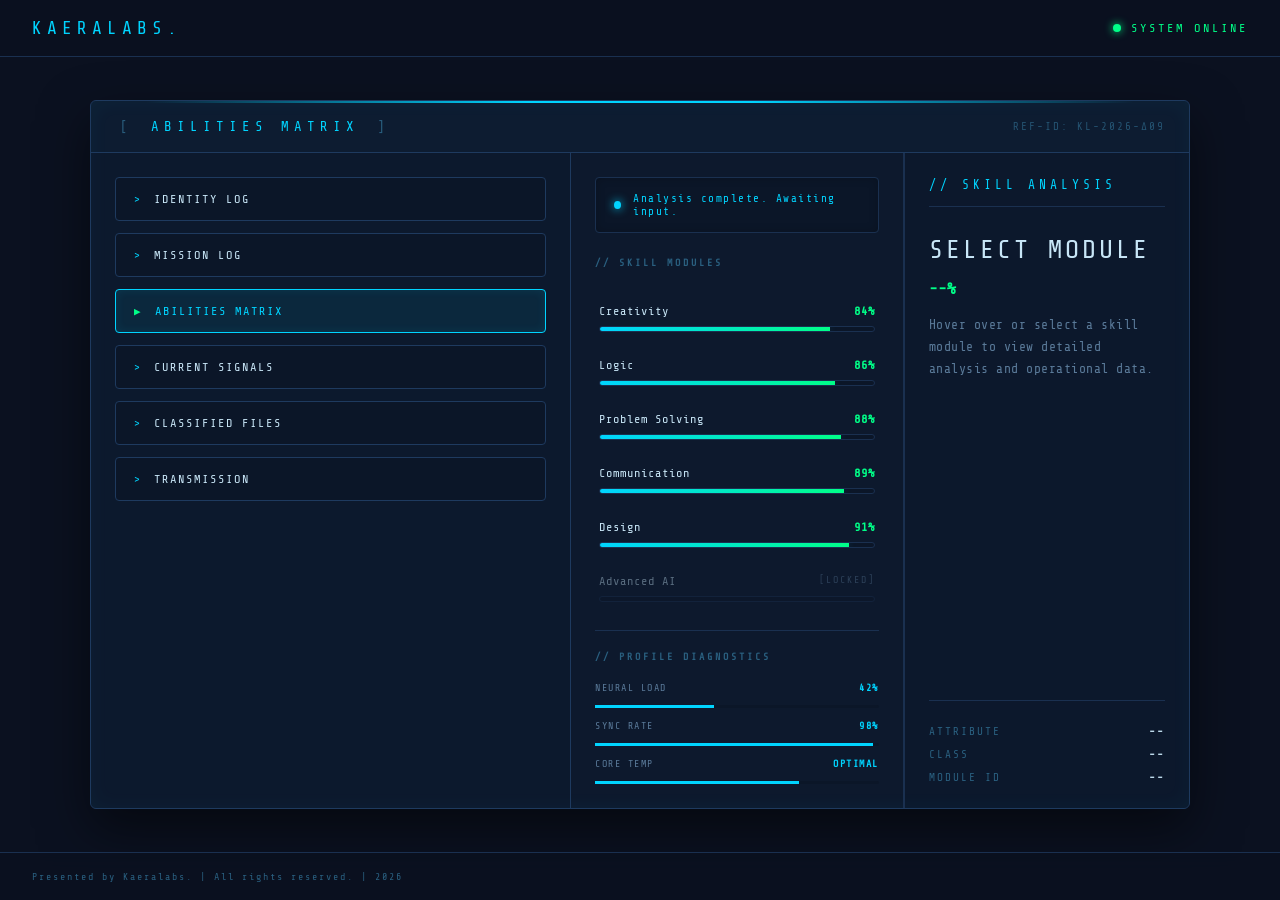
==== abilitiesMatrix.html @ 3ba99184 "Move HTML files to root and update asset paths Rename/move several HTML pages from html/ to the proj" ====
<!DOCTYPE html>
<html lang="en">
<head>
    <meta charset="UTF-8">
    <meta name="viewport" content="width=device-width, initial-scale=1.0">
    <title>Abilities Matrix</title>
    <link rel="stylesheet" href="css/base.css">
    <link rel="stylesheet" href="css/abilitiesMatrix.css">
</head>
<body>
    <nav>
        <div class="logo">
            <h2><a href="index.html">Kaeralabs.</a></h2>
        </div>
        <span class="nav-status">SYSTEM ONLINE</span>
    </nav>
    <section class="container" role="main">
        <div class="card-box">
            <div class="card-mainheader">
                <h2><span class="bracket">[</span> ABILITIES MATRIX <span class="bracket">]</span></h2>
                <span class="card-ref">REF-ID: KL-2026-∆09</span>
            </div>
            <div class="group">
                <div class="info">
                    <a href="identityLog.html">IDENTITY LOG</a>
                    <a href="missionLog.html">MISSION LOG</a>
                    <a href="abilitiesMatrix.html" class="active">ABILITIES MATRIX</a>
                    <a href="currentSignals.html">CURRENT SIGNALS</a>
                    <a href="classifiedFiles.html">CLASSIFIED FILES</a>
                    <a href="transmission.html">TRANSMISSION</a>
                </div>
                <div class="abilities-matrix">
                    <div class="left-panel">
                        <div class="system-status">
                            <span class="status-dot"></span>
                            <span class="status-text" id="systemStatus">Analyzing capabilities...</span>
                        </div>
                        <div class="panel-label">// SKILL MODULES</div>
                        <div class="skill-list">
                            <div class="skill-item" data-skill="creativity" data-value="84">
                                <div class="skill-header">
                                    <span class="skill-name">Creativity</span>
                                    <span class="skill-value">84%</span>
                                </div>
                                <div class="skill-bar-bg">
                                    <div class="skill-bar-fill" data-target="84"></div>
                                </div>
                            </div>
                            <div class="skill-item" data-skill="logic" data-value="86">
                                <div class="skill-header">
                                    <span class="skill-name">Logic</span>
                                    <span class="skill-value">86%</span>
                                </div>
                                <div class="skill-bar-bg">
                                    <div class="skill-bar-fill" data-target="86"></div>
                                </div>
                            </div>
                            <div class="skill-item" data-skill="problemSolving" data-value="88">
                                <div class="skill-header">
                                    <span class="skill-name">Problem Solving</span>
                                    <span class="skill-value">88%</span>
                                </div>
                                <div class="skill-bar-bg">
                                    <div class="skill-bar-fill" data-target="88"></div>
                                </div>
                            </div>
                            <div class="skill-item" data-skill="communication" data-value="89">
                                <div class="skill-header">
                                    <span class="skill-name">Communication</span>
                                    <span class="skill-value">89%</span>
                                </div>
                                <div class="skill-bar-bg">
                                    <div class="skill-bar-fill" data-target="89"></div>
                                </div>
                            </div>
                            <div class="skill-item" data-skill="design" data-value="91">
                                <div class="skill-header">
                                    <span class="skill-name">Design</span>
                                    <span class="skill-value">91%</span>
                                </div>
                                <div class="skill-bar-bg">
                                    <div class="skill-bar-fill" data-target="91"></div>
                                </div>
                            </div>
                            <div class="skill-item locked" data-skill="advancedAI" data-value="0">
                                <div class="skill-header">
                                    <span class="skill-name">Advanced AI</span>
                                    <span class="skill-locked-badge">[LOCKED]</span>
                                </div>
                                <div class="skill-bar-bg">
                                    <div class="skill-bar-fill" data-target="0"></div>
                                </div>
                            </div>
                        </div>
                        <div class="diagnostics">
                            <div class="panel-label">// PROFILE DIAGNOSTICS</div>
                            <div class="diag-row"><span>NEURAL LOAD</span><span class="diag-val">42%</span></div>
                            <div class="diag-bar"><div class="diag-bar-fill" data-target="42"></div></div>
                            <div class="diag-row"><span>SYNC RATE</span><span class="diag-val">98%</span></div>
                            <div class="diag-bar"><div class="diag-bar-fill" data-target="98"></div></div>
                            <div class="diag-row"><span>CORE TEMP</span><span class="diag-val">OPTIMAL</span></div>
                            <div class="diag-bar"><div class="diag-bar-fill" data-target="72"></div></div>
                        </div>
                    </div>
                    <div class="right-panel">
                        <div class="analysis-header">// SKILL ANALYSIS</div>
                        <div class="analysis-content" id="analysisContent">
                            <div class="analysis-skill-name" id="analysisName">SELECT MODULE</div>
                            <div class="analysis-percentage" id="analysisPercent">--%</div>
                            <div class="analysis-desc" id="analysisDesc">Hover over or select a skill module to view detailed analysis and operational data.</div>
                            <div class="typing-line" id="typingLine"></div>
                        </div>
                        <div class="analysis-meta" id="analysisMeta">
                            <div class="meta-row"><span class="meta-label">ATTRIBUTE</span><span class="meta-val">--</span></div>
                            <div class="meta-row"><span class="meta-label">CLASS</span><span class="meta-val">--</span></div>
                            <div class="meta-row"><span class="meta-label">MODULE ID</span><span class="meta-val">--</span></div>
                        </div>
                    </div>
                </div>
            </div>
        </div>
    </section>
    <footer>
        <p>Presented by Kaeralabs. | All rights reserved. | 2026</p>
    </footer>
    <script src="javascript/abilitiesMatrix.js"></script>
</body>
</html>
---- css/base.css ----
@import url('https://fonts.googleapis.com/css2?family=Share+Tech+Mono&display=swap');

:root {
    /* Colors */
    --clr-bg: #0b1120;
    --clr-surface: #0d1a2e;
    --clr-card: #0d1a2e;
    --clr-deep: #0b1628;
    --clr-border: #1e3a5f;
    --clr-border-dim: #1a3050;
    --clr-accent: #00d4ff;
    --clr-accent2: #00ff88;
    --clr-dim: #2a6080;
    --clr-text: #c8e6f7;
    --clr-muted: #5a7a99;
    --font: 'Share Tech Mono', monospace;

    /* Transitions */
    --transition-fast: 0.2s cubic-bezier(0.4, 0, 0.2, 1);
    --transition-smooth: 0.35s cubic-bezier(0.4, 0, 0.2, 1);
    --transition-slow: 0.5s cubic-bezier(0.4, 0, 0.2, 1);
    
    /* Spacing */
    --pad-xs: 8px;
    --pad-sm: 12px;
    --pad-md: 18px;
    --pad-lg: 24px;
    --pad-xl: 32px;
}

* {
    box-sizing: border-box;
    margin: 0;
    padding: 0;
}

html {
    scrollbar-width: thin;
    scrollbar-color: var(--clr-border) var(--clr-bg);
}

body {
    min-height: 100vh;
    width: 100%;
    overflow-x: hidden;
    display: flex;
    flex-direction: column;
    background-color: var(--clr-bg);
    font-family: var(--font);
    color: var(--clr-text);
    -webkit-font-smoothing: antialiased;
    -moz-osx-font-smoothing: grayscale;
}

/* ── NAV ── */
nav {
    width: 100%;
    display: flex;
    justify-content: space-between;
    align-items: center;
    padding: var(--pad-md) var(--pad-xl);
    border-bottom: 1px solid var(--clr-border-dim);
    background: rgba(11, 17, 32, 0.8);
    backdrop-filter: blur(10px);
    z-index: 100;
}

.logo h2, .logo h2 a {
    color: var(--clr-accent);
    margin: 0;
    font-size: 18px;
    font-weight: 400;
    letter-spacing: 5px;
    text-transform: uppercase;
    text-decoration: none;
    transition: var(--transition-fast);
}

.logo h2 a:hover {
    text-shadow: 0 0 10px var(--clr-accent);
    opacity: 0.8;
}

.nav-status {
    display: flex;
    align-items: center;
    gap: 10px;
    color: var(--clr-accent2);
    font-size: 12px;
    letter-spacing: 3px;
    font-weight: 500;
}

.nav-status::before {
    content: '';
    display: inline-block;
    width: 8px;
    height: 8px;
    border-radius: 50%;
    background: var(--clr-accent2);
    box-shadow: 0 0 8px var(--clr-accent2);
    animation: blink 2s infinite ease-in-out;
}

@keyframes blink {
    0%, 100% { opacity: 1; transform: scale(1); }
    50%       { opacity: 0.3; transform: scale(0.9); }
}

/* ── MAIN WRAPPER ── */
section.container {
    flex: 1;
    display: flex;
    align-items: center;
    justify-content: center;
    padding: 40px var(--pad-xl);
    width: 100%;
    max-width: 1400px;
    margin: 0 auto;
    animation: container-entry var(--transition-slow);
}

@keyframes container-entry {
    from { opacity: 0; transform: translateY(10px); }
    to { opacity: 1; transform: translateY(0); }
}

/* ── CARD BOX ── */
.card-box {
    width: 100%;
    max-width: 1100px;
    background: var(--clr-card);
    border: 1px solid var(--clr-border);
    border-radius: 6px;
    position: relative;
    overflow: hidden;
    box-shadow: 0 20px 50px rgba(0, 0, 0, 0.5), inset 0 0 20px rgba(0, 212, 255, 0.05);
    display: flex;
    flex-direction: column;
}

.card-box::before {
    content: '';
    position: absolute;
    top: 0; left: 0; right: 0;
    height: 2px;
    background: linear-gradient(
        90deg,
        transparent 5%,
        var(--clr-accent) 40%,
        var(--clr-accent) 60%,
        transparent 95%
    );
    z-index: 2;
}

/* ── CARD HEADER ── */
.card-header, .card-mainheader {
    display: flex;
    justify-content: space-between;
    align-items: center;
    padding: var(--pad-md) var(--pad-lg);
    border-bottom: 1px solid var(--clr-border);
    background: rgba(30, 58, 95, 0.05);
}

.card-header h2, .card-mainheader h2 {
    color: var(--clr-accent);
    font-size: 14px;
    font-weight: 400;
    letter-spacing: 5px;
    margin: 0;
    padding: 0;
    text-transform: uppercase;
}

.card-header h2 .bracket, .card-mainheader h2 .bracket {
    color: var(--clr-dim);
    margin: 0 5px;
}

.card-ref {
    color: var(--clr-dim);
    font-family: var(--font);
    font-size: 11px;
    letter-spacing: 2px;
    opacity: 0.8;
}

/* ── GROUP ── */
.group {
    display: flex;
    width: 100%;
    flex: 1;
}

/* ── INFO PANEL (Sidebar) ── */
.info {
    width: 480px;
    flex-shrink: 0;
    padding: var(--pad-lg);
    border-right: 1px solid var(--clr-border);
    display: flex;
    flex-direction: column;
    gap: 12px;
    background: rgba(11, 22, 40, 0.2);
}

.info-label {
    color: var(--clr-dim);
    font-size: 10px;
    letter-spacing: 3px;
    margin-bottom: 6px;
    text-transform: uppercase;
    font-weight: bold;
}

.info a {
    position: relative;
    display: flex;
    align-items: center;
    gap: 12px;
    padding: 14px 18px;
    font-size: 12px;
    letter-spacing: 2px;
    color: var(--clr-text);
    text-decoration: none;
    background: var(--clr-deep);
    border: 1px solid var(--clr-border);
    border-radius: 4px;
    transition: var(--transition-smooth);
    overflow: hidden;
    z-index: 1;
}

.info a::before {
    content: '>';
    color: var(--clr-accent);
    font-size: 11px;
    flex-shrink: 0;
    transition: var(--transition-smooth);
}

.info a::after {
    content: '';
    position: absolute;
    top: 0;
    left: 0;
    width: 100%;
    height: 100%;
    background: linear-gradient(90deg, rgba(0, 212, 255, 0.1), transparent);
    transform: translateX(-100%);
    transition: var(--transition-smooth);
    z-index: -1;
}

.info a:hover {
    border-color: var(--clr-accent);
    color: var(--clr-accent);
    box-shadow: 0 0 15px rgba(0, 212, 255, 0.1);
}

.info a:hover::after {
    transform: translateX(0);
}

.info a:hover::before {
    transform: translateX(4px);
}

.info a.active {
    border-color: var(--clr-accent);
    color: var(--clr-accent);
    background: rgba(0, 212, 255, 0.08);
    box-shadow: inset 0 0 10px rgba(0, 212, 255, 0.1);
}

.info a.active::before {
    content: '▶';
    color: var(--clr-accent2);
}

/* ── FOOTER ── */
footer {
    width: 100%;
    border-top: 1px solid var(--clr-border-dim);
    padding: var(--pad-md) var(--pad-xl);
    display: flex;
    justify-content: space-between;
    font-size: 10px;
    color: var(--clr-dim);
    letter-spacing: 2px;
    background: rgba(11, 17, 32, 0.8);
    backdrop-filter: blur(10px);
}

/* ── RESPONSIVENESS ── */
@media (max-width: 1024px) {
    .card-box {
        max-width: 900px;
    }
}

@media (max-width: 768px) {
    nav {
        padding: 15px 20px;
    }
    
    section.container {
        padding: 20px 15px;
    }

    .group {
        flex-direction: column;
    }

    .info {
        width: 100%;
        border-right: none;
        border-bottom: 1px solid var(--clr-border);
        flex-direction: row;
        overflow-x: auto;
        padding: 15px;
        white-space: nowrap;
        scrollbar-width: none; /* Firefox */
    }

    .info::-webkit-scrollbar {
        display: none; /* Safari/Chrome */
    }

    .info a {
        padding: 10px 16px;
        font-size: 11px;
    }

    .card-header, .card-mainheader {
        flex-direction: column;
        gap: 10px;
        align-items: flex-start;
        padding: 15px 20px;
    }

    footer {
        flex-direction: column;
        gap: 12px;
        align-items: center;
        text-align: center;
        padding: 20px;
    }
}

@media (max-width: 480px) {
    .nav-status {
        display: none;
    }
    
    .card-header h2, .card-mainheader h2 {
        font-size: 13px;
        letter-spacing: 3px;
    }
}
---- css/abilitiesMatrix.css ----
/* ── ABILITIES MATRIX LAYOUT ── */
.abilities-matrix {
    display: flex;
    flex: 1;
    width: 100%;
}

.left-panel {
    flex: 1.2;
    padding: var(--pad-lg);
    border-right: 1px solid var(--clr-border-dim);
    display: flex;
    flex-direction: column;
    gap: 24px;
    background: rgba(11, 22, 40, 0.1);
}

.right-panel {
    flex: 1;
    padding: var(--pad-lg);
    background: rgba(11, 22, 40, 0.3);
    display: flex;
    flex-direction: column;
    gap: 28px;
    border-left: 1px solid var(--clr-border-dim);
}

.panel-label {
    color: var(--clr-dim);
    font-size: 10px;
    letter-spacing: 3px;
    margin-bottom: 8px;
    text-transform: uppercase;
    font-weight: bold;
}

/* ── SYSTEM STATUS ── */
.system-status {
    display: flex;
    align-items: center;
    gap: 12px;
    padding: 14px 18px;
    background: var(--clr-deep);
    border: 1px solid var(--clr-border-dim);
    border-radius: 4px;
    box-shadow: inset 0 0 10px rgba(0, 0, 0, 0.2);
}

.status-dot {
    width: 8px;
    height: 8px;
    background: var(--clr-accent);
    border-radius: 50%;
    box-shadow: 0 0 10px var(--clr-accent);
    animation: pulse-glow 2s infinite ease-in-out;
}

@keyframes pulse-glow {
    0%, 100% { transform: scale(1); opacity: 1; box-shadow: 0 0 10px var(--clr-accent); }
    50% { transform: scale(1.2); opacity: 0.7; box-shadow: 0 0 15px var(--clr-accent); }
}

.status-text {
    font-size: 11px;
    color: var(--clr-accent);
    letter-spacing: 1.5px;
    font-weight: 500;
}

/* ── SKILL ITEMS ── */
.skill-list {
    display: flex;
    flex-direction: column;
    gap: 18px;
}

.skill-item {
    cursor: pointer;
    transition: var(--transition-smooth);
    padding: 4px;
    border-radius: 4px;
}

.skill-header {
    display: flex;
    justify-content: space-between;
    margin-bottom: 8px;
    font-size: 12px;
    letter-spacing: 1px;
}

.skill-name {
    color: var(--clr-text);
    transition: var(--transition-fast);
}

.skill-value {
    color: var(--clr-accent2);
    font-weight: bold;
}

.skill-locked-badge {
    color: var(--clr-muted);
    font-size: 10px;
    letter-spacing: 2px;
}

.skill-bar-bg {
    height: 6px;
    background: var(--clr-deep);
    border-radius: 3px;
    overflow: hidden;
    border: 1px solid var(--clr-border-dim);
}

.skill-bar-fill {
    height: 100%;
    width: 0;
    background: linear-gradient(90deg, var(--clr-accent), var(--clr-accent2));
    transition: width 1.2s cubic-bezier(0.1, 0.5, 0.1, 1);
    box-shadow: 0 0 10px rgba(0, 212, 255, 0.2);
}

.skill-item.active {
    background: rgba(0, 212, 255, 0.05);
}

.skill-item.active .skill-name {
    color: var(--clr-accent);
    transform: translateX(4px);
}

.skill-item.locked {
    opacity: 0.4;
    cursor: not-allowed;
}

/* ── DIAGNOSTICS ── */
.diagnostics {
    margin-top: auto;
    display: flex;
    flex-direction: column;
    gap: 12px;
    padding-top: 20px;
    border-top: 1px solid var(--clr-border-dim);
}

.diag-row {
    display: flex;
    justify-content: space-between;
    font-size: 10px;
    color: var(--clr-muted);
    letter-spacing: 1.5px;
}

.diag-val {
    color: var(--clr-accent);
    font-weight: bold;
}

.diag-bar {
    height: 3px;
    background: var(--clr-deep);
    border-radius: 1.5px;
}

.diag-bar-fill {
    height: 100%;
    width: 0;
    background: var(--clr-accent);
    transition: width 1.8s ease-out;
}

/* ── ANALYSIS PANEL ── */
.analysis-header {
    color: var(--clr-accent);
    font-size: 13px;
    letter-spacing: 4px;
    border-bottom: 1px solid var(--clr-border-dim);
    padding-bottom: 14px;
    font-weight: 500;
}

.analysis-content {
    flex: 1;
    display: flex;
    flex-direction: column;
    gap: 16px;
}

.analysis-skill-name {
    font-size: 26px;
    color: var(--clr-text);
    letter-spacing: 3px;
    text-transform: uppercase;
}

.analysis-percentage {
    font-size: 16px;
    color: var(--clr-accent2);
    font-weight: bold;
}

.analysis-desc {
    font-size: 13px;
    line-height: 1.7;
    color: var(--clr-muted);
    letter-spacing: 0.5px;
    min-height: 80px;
}

.typing-line {
    font-size: 11px;
    color: var(--clr-accent);
    min-height: 1.4em;
    font-style: italic;
    opacity: 0.8;
}

.analysis-meta {
    display: flex;
    flex-direction: column;
    gap: 10px;
    border-top: 1px solid var(--clr-border-dim);
    padding-top: 24px;
}

.meta-row {
    display: flex;
    justify-content: space-between;
    font-size: 11px;
    letter-spacing: 2px;
}

.meta-label {
    color: var(--clr-dim);
    text-transform: uppercase;
}

.meta-val {
    color: var(--clr-text);
    font-weight: bold;
}

/* ── RESPONSIVE OVERRIDES ── */
@media (max-width: 768px) {
    .abilities-matrix {
        flex-direction: column;
    }
    
    .left-panel {
        border-right: none;
        border-bottom: 1px solid var(--clr-border-dim);
    }

    .right-panel {
        border-left: none;
        padding: 30px 20px;
    }
    
    .analysis-skill-name {
        font-size: 20px;
    }

    .analysis-desc {
        min-height: auto;
    }
}
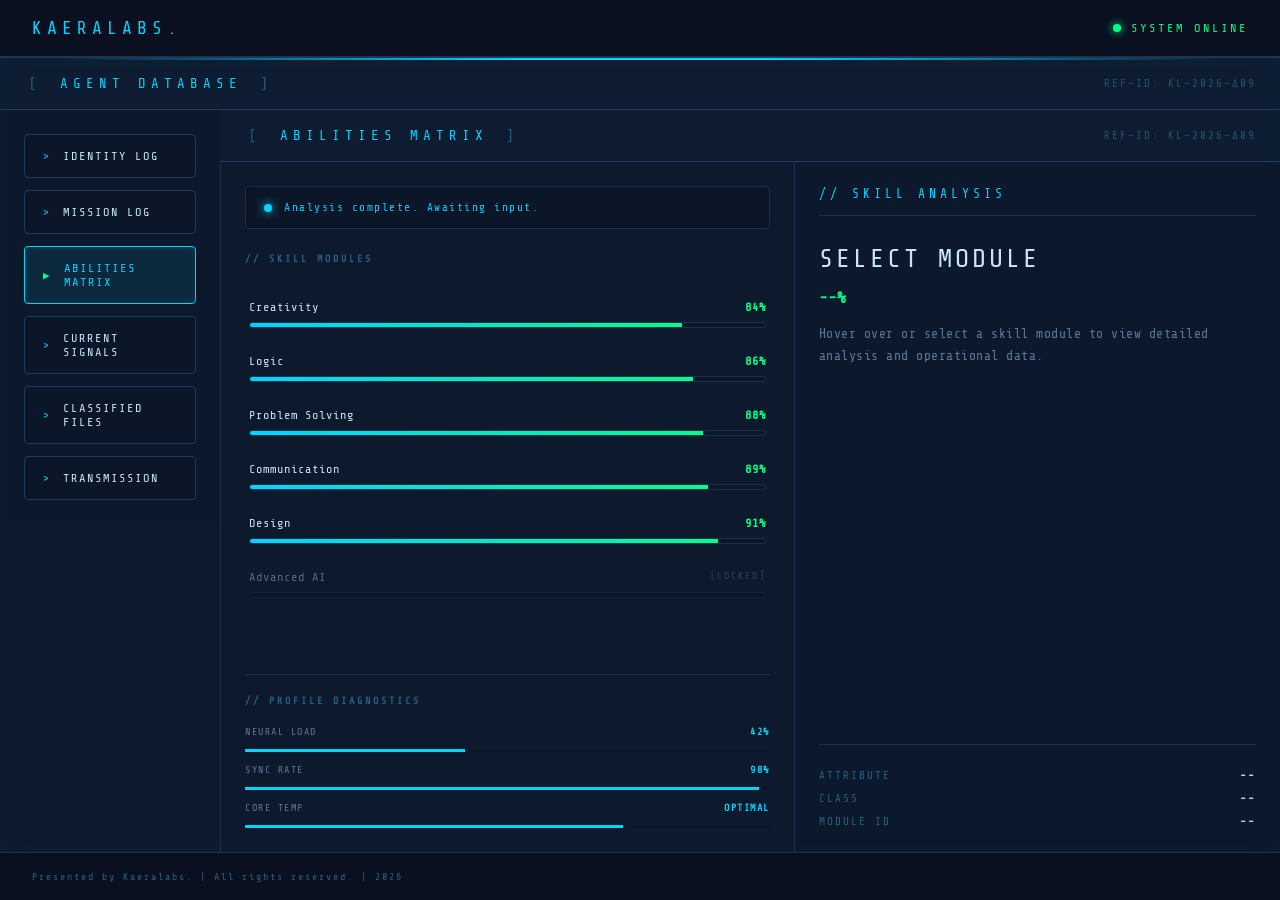
==== commit 6d1cc71a: "Make panels full-height and scrollable Restructure page markup and overhaul CSS to support full-heig" ====
--- a/abilitiesMatrix.html
+++ b/abilitiesMatrix.html
@@ -17,7 +17,7 @@
     <section class="container" role="main">
         <div class="card-box">
             <div class="card-mainheader">
-                <h2><span class="bracket">[</span> ABILITIES MATRIX <span class="bracket">]</span></h2>
+                <h2><span class="bracket">[</span> AGENT DATABASE <span class="bracket">]</span></h2>
                 <span class="card-ref">REF-ID: KL-2026-∆09</span>
             </div>
             <div class="group">
@@ -30,6 +30,11 @@
                     <a href="transmission.html">TRANSMISSION</a>
                 </div>
                 <div class="abilities-matrix">
+                    <div class="card-header">
+                        <h2><span class="bracket">[</span> ABILITIES MATRIX <span class="bracket">]</span></h2>
+                        <span class="card-ref">REF-ID: KL-2026-∆09</span>
+                    </div>
+                    <div class="panel">
                     <div class="left-panel">
                         <div class="system-status">
                             <span class="status-dot"></span>
@@ -116,6 +121,7 @@
                             <div class="meta-row"><span class="meta-label">MODULE ID</span><span class="meta-val">--</span></div>
                         </div>
                     </div>
+                    </div>
                 </div>
             </div>
         </div>
--- a/css/base.css
+++ b/css/base.css
@@ -34,15 +34,19 @@
     padding: 0;
 }
 
+html, body {
+    height: 100%;
+}
+
 html {
     scrollbar-width: thin;
     scrollbar-color: var(--clr-border) var(--clr-bg);
 }
 
 body {
-    min-height: 100vh;
-    width: 100%;
-    overflow-x: hidden;
+    height: 100vh;
+    overflow: hidden;           /* ← body tidak scroll; scroll ada di dalam */
+    width: 100%;
     display: flex;
     flex-direction: column;
     background-color: var(--clr-bg);
@@ -55,6 +59,7 @@
 /* ── NAV ── */
 nav {
     width: 100%;
+    flex-shrink: 0;             /* ← nav tidak menyusut */
     display: flex;
     justify-content: space-between;
     align-items: center;
@@ -109,14 +114,12 @@
 
 /* ── MAIN WRAPPER ── */
 section.container {
-    flex: 1;
-    display: flex;
-    align-items: center;
-    justify-content: center;
-    padding: 40px var(--pad-xl);
-    width: 100%;
-    max-width: 1400px;
-    margin: 0 auto;
+    flex: 1;                    /* ← mengisi sisa ruang antara nav dan footer */
+    min-height: 0;              /* ← wajib agar flex child bisa shrink */
+    display: flex;
+    width: 100%;
+    overflow: hidden;           /* ← scroll diatur di .group, bukan di sini */
+    padding: 0;                 /* ← hapus padding lama */
     animation: container-entry var(--transition-slow);
 }
 
@@ -128,15 +131,19 @@
 /* ── CARD BOX ── */
 .card-box {
     width: 100%;
-    max-width: 1100px;
+    max-width: none;            /* ← hilangkan max-width agar full lebar */
     background: var(--clr-card);
-    border: 1px solid var(--clr-border);
-    border-radius: 6px;
+    border-top: 1px solid var(--clr-border);
+    border-bottom: none;        /* ← footer yang handle batas bawah */
+    border-left: none;
+    border-right: none;
+    border-radius: 0;           /* ← hilangkan rounded corner */
     position: relative;
     overflow: hidden;
-    box-shadow: 0 20px 50px rgba(0, 0, 0, 0.5), inset 0 0 20px rgba(0, 212, 255, 0.05);
+    box-shadow: inset 0 0 20px rgba(0, 212, 255, 0.03);
     display: flex;
     flex-direction: column;
+    min-height: 0;              /* ← wajib */
 }
 
 .card-box::before {
@@ -156,6 +163,7 @@
 
 /* ── CARD HEADER ── */
 .card-header, .card-mainheader {
+    flex-shrink: 0;             /* ← header tidak ikut scroll */
     display: flex;
     justify-content: space-between;
     align-items: center;
@@ -191,19 +199,47 @@
 .group {
     display: flex;
     width: 100%;
-    flex: 1;
+    flex: 1;                    /* ← mengisi sisa tinggi card-box */
+    min-height: 0;              /* ← wajib agar overflow bekerja */
+    align-items: flex-start;    /* ← konten punya tinggi natural → group bisa scroll */
+    overflow-y: auto;           /* ← area ini yang bisa di-scroll */
+    overflow-x: hidden;
+    align-self: stretch;
+    scrollbar-width: thin;
+    scrollbar-color: var(--clr-border) transparent;
+}
+
+.group::-webkit-scrollbar {
+    width: 4px;
+}
+.group::-webkit-scrollbar-track {
+    background: transparent;
+}
+.group::-webkit-scrollbar-thumb {
+    background: var(--clr-border);
+    border-radius: 2px;
 }
 
 /* ── INFO PANEL (Sidebar) ── */
 .info {
-    width: 480px;
+    width: 220px;
     flex-shrink: 0;
     padding: var(--pad-lg);
-    border-right: 1px solid var(--clr-border);
     display: flex;
     flex-direction: column;
     gap: 12px;
-    background: rgba(11, 22, 40, 0.2);
+    background: rgba(11, 22, 40, 0.2);         /* ← sidebar tetap terlihat saat scroll */
+    top: 0;
+    align-self: flex-start;          /* ← agar posisi awal di atas, bukan tengah */
+    max-height: 100%;
+    min-height: auto;
+    position: sticky;           /* ← sidebar tetap di tempat saat scroll */
+    overflow-y: auto;
+    scrollbar-width: none;
+}
+
+.info::-webkit-scrollbar {
+    display: none;
 }
 
 .info-label {
@@ -283,6 +319,7 @@
 /* ── FOOTER ── */
 footer {
     width: 100%;
+    flex-shrink: 0;             /* ← footer tidak menyusut, selalu di bawah */
     border-top: 1px solid var(--clr-border-dim);
     padding: var(--pad-md) var(--pad-xl);
     display: flex;
@@ -297,17 +334,17 @@
 /* ── RESPONSIVENESS ── */
 @media (max-width: 1024px) {
     .card-box {
-        max-width: 900px;
+        max-width: none;
     }
 }
 
 @media (max-width: 768px) {
     nav {
-        padding: 15px 20px;
+        padding: 12px 16px;
     }
     
     section.container {
-        padding: 20px 15px;
+        padding: 0;
     }
 
     .group {
@@ -316,37 +353,52 @@
 
     .info {
         width: 100%;
+        position: static;       /* ← di mobile, sidebar tidak sticky */
         border-right: none;
         border-bottom: 1px solid var(--clr-border);
         flex-direction: row;
         overflow-x: auto;
-        padding: 15px;
+        overflow-y: hidden;
+        padding: 12px;
         white-space: nowrap;
-        scrollbar-width: none; /* Firefox */
+        scrollbar-width: none;
+        gap: 8px;
+        max-height: none;
     }
 
     .info::-webkit-scrollbar {
-        display: none; /* Safari/Chrome */
+        display: none;
     }
 
     .info a {
-        padding: 10px 16px;
+        padding: 10px 14px;
+        font-size: 10px;
+        letter-spacing: 1px;
+        flex-shrink: 0;
+    }
+
+    .card-header h2, .card-mainheader h2 {
         font-size: 11px;
+        letter-spacing: 2px;
+    }
+
+    .card-ref {
+        font-size: 9px;
     }
 
     .card-header, .card-mainheader {
         flex-direction: column;
-        gap: 10px;
-        align-items: flex-start;
-        padding: 15px 20px;
+        gap: 6px;
+        padding: 12px 16px;
     }
 
     footer {
         flex-direction: column;
-        gap: 12px;
+        gap: 8px;
         align-items: center;
         text-align: center;
-        padding: 20px;
+        padding: 14px;
+        font-size: 9px;
     }
 }
 
@@ -355,8 +407,12 @@
         display: none;
     }
     
-    .card-header h2, .card-mainheader h2 {
-        font-size: 13px;
+    .logo h2 {
+        font-size: 14px;
         letter-spacing: 3px;
     }
-}
+
+    section.container {
+        padding: 0;
+    }
+}
--- a/css/abilitiesMatrix.css
+++ b/css/abilitiesMatrix.css
@@ -1,14 +1,34 @@
 /* ── ABILITIES MATRIX LAYOUT ── */
 .abilities-matrix {
     display: flex;
+    flex-direction: column;
     flex: 1;
     width: 100%;
+    align-self: stretch;
+    background: transparent;
+}
+
+.abilities-matrix card-header {
+    padding: var(--pad-md) var(--pad-lg);
+    border-bottom: 1px solid var(--clr-border);
+    display: flex;
+    justify-content: space-between;
+    width: 100%;
+    background: rgba(30, 58, 95, 0.05);
+}
+
+.panel {
+    display: flex;
+    padding: 0;
+    width: 100%;
+    flex: 1;                  
+    align-self: stretch; 
 }
 
 .left-panel {
     flex: 1.2;
     padding: var(--pad-lg);
-    border-right: 1px solid var(--clr-border-dim);
+    border-left: 1px solid var(--clr-border-dim);
     display: flex;
     flex-direction: column;
     gap: 24px;
